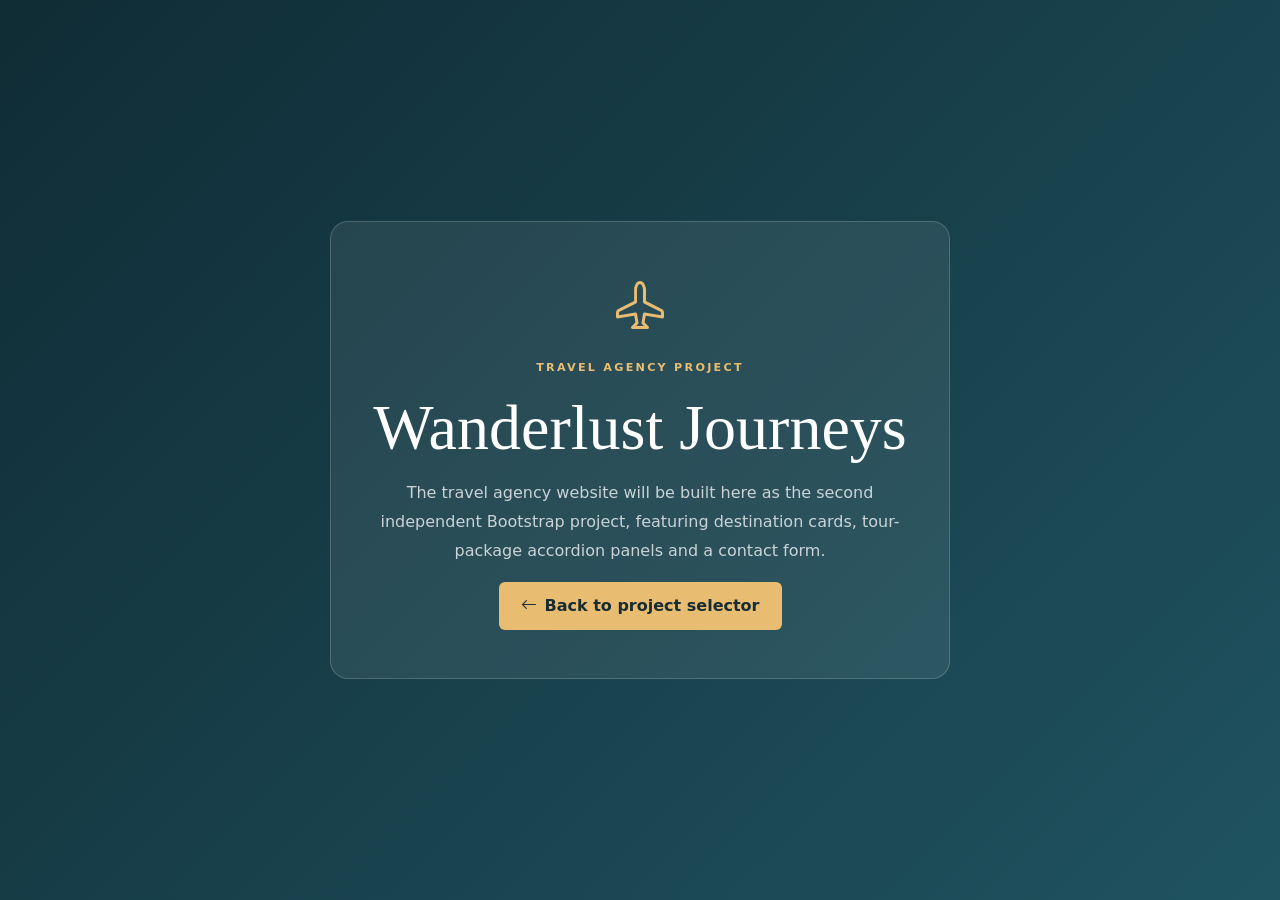
==== travel-agency/index.html @ fe34cda0 "feat: add project hub to navigate restaurant and travel websites" ====
<!DOCTYPE html><html lang="en"><head><meta charset="UTF-8"><meta name="viewport" content="width=device-width, initial-scale=1"><title>Wanderlust Journeys | Travel Agency</title><link href="https://cdn.jsdelivr.net/npm/bootstrap@5.3.3/dist/css/bootstrap.min.css" rel="stylesheet"><link href="https://cdn.jsdelivr.net/npm/bootstrap-icons@1.11.3/font/bootstrap-icons.min.css" rel="stylesheet"><style>body{min-height:100vh;display:grid;place-items:center;background:linear-gradient(135deg,#102c35,#1f5360);font-family:system-ui,sans-serif;color:#fff;padding:24px}.panel{max-width:620px;text-align:center;padding:48px 34px;background:rgba(255,255,255,.08);border:1px solid rgba(255,255,255,.18);border-radius:18px}.icon{font-size:3rem;color:#e8bd72}.eyebrow{letter-spacing:.2em;font-size:.7rem;color:#e8bd72;font-weight:700}h1{font-family:Georgia,serif;font-size:clamp(2.4rem,7vw,4rem);margin:12px 0}p{color:rgba(255,255,255,.75);line-height:1.8}.btn{background:#e8bd72;color:#172d32;border:0;font-weight:700;padding:12px 22px}.btn:hover{background:#f1cf91;color:#172d32}</style></head><body><main class="panel"><i class="bi bi-airplane icon"></i><p class="eyebrow mt-3 mb-1">TRAVEL AGENCY PROJECT</p><h1>Wanderlust Journeys</h1><p>The travel agency website will be built here as the second independent Bootstrap project, featuring destination cards, tour-package accordion panels and a contact form.</p><a class="btn" href="../index.html"><i class="bi bi-arrow-left me-2"></i>Back to project selector</a></main></body></html>
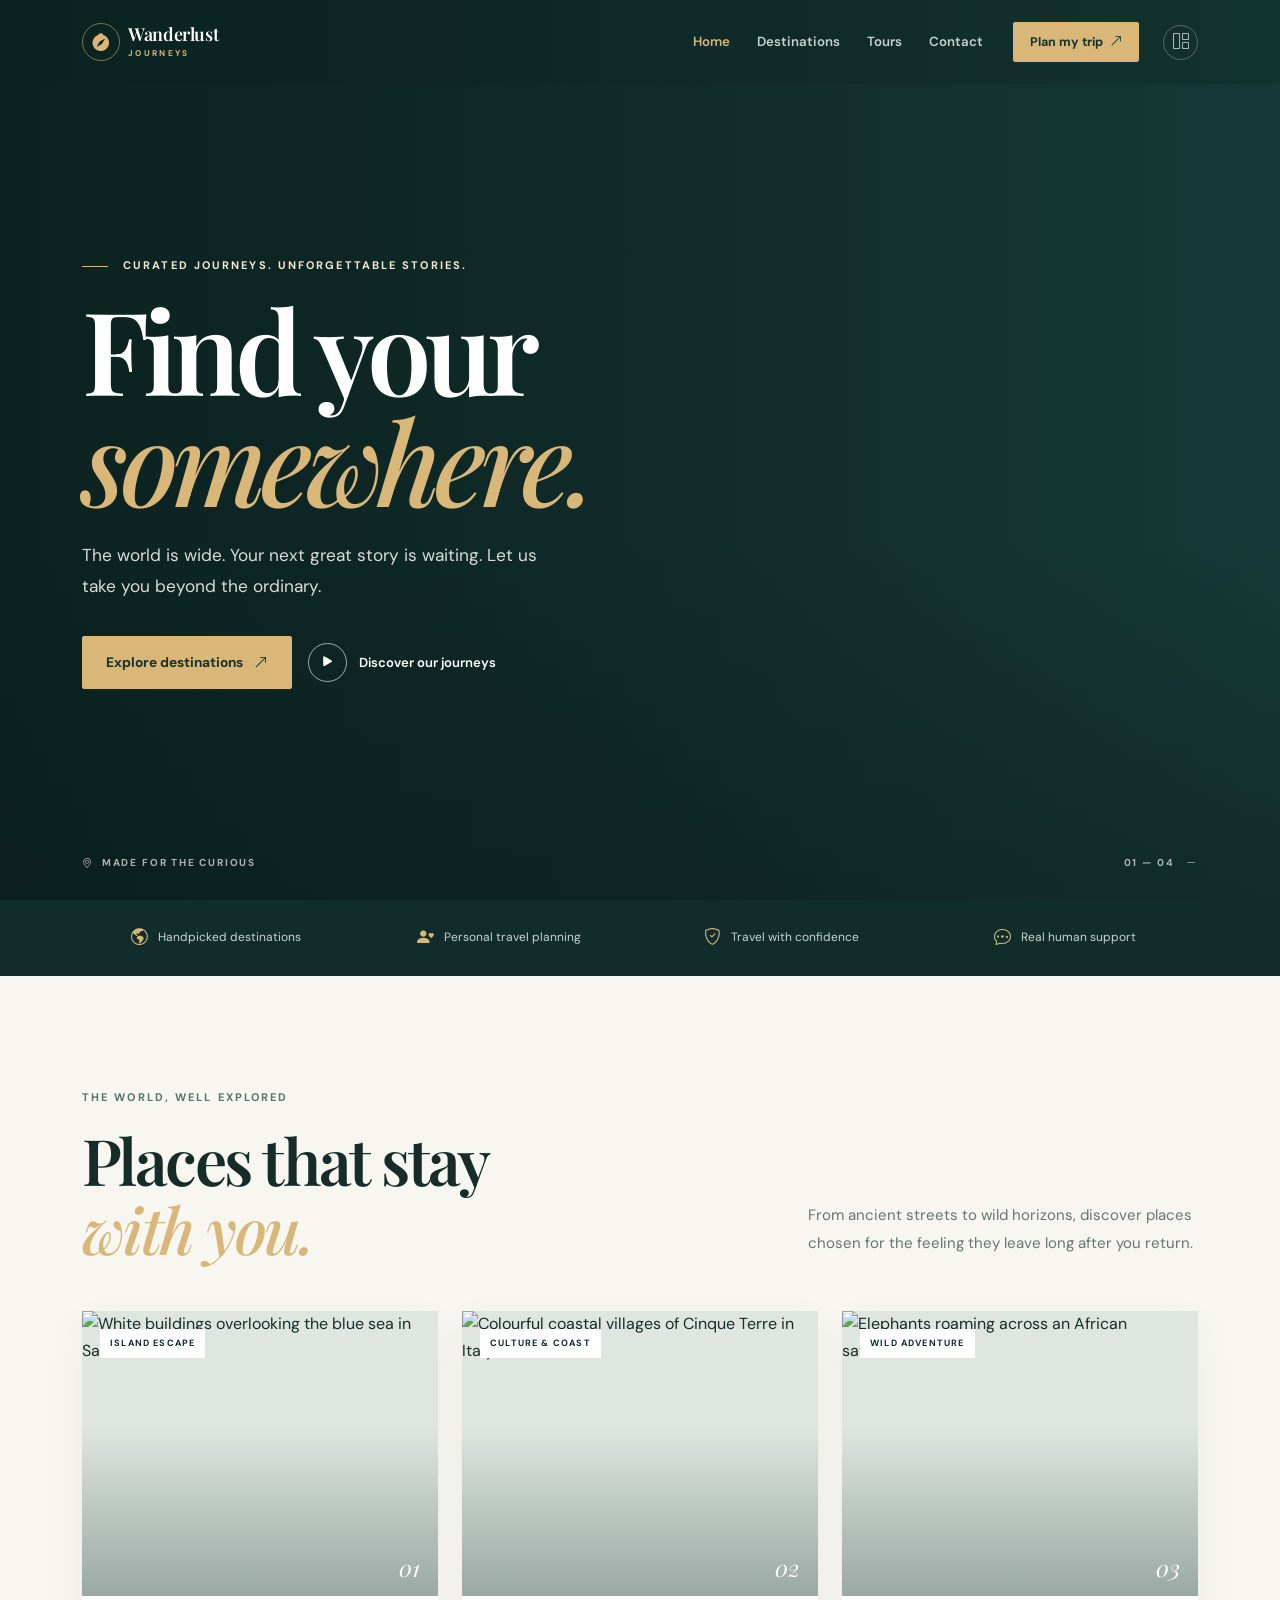
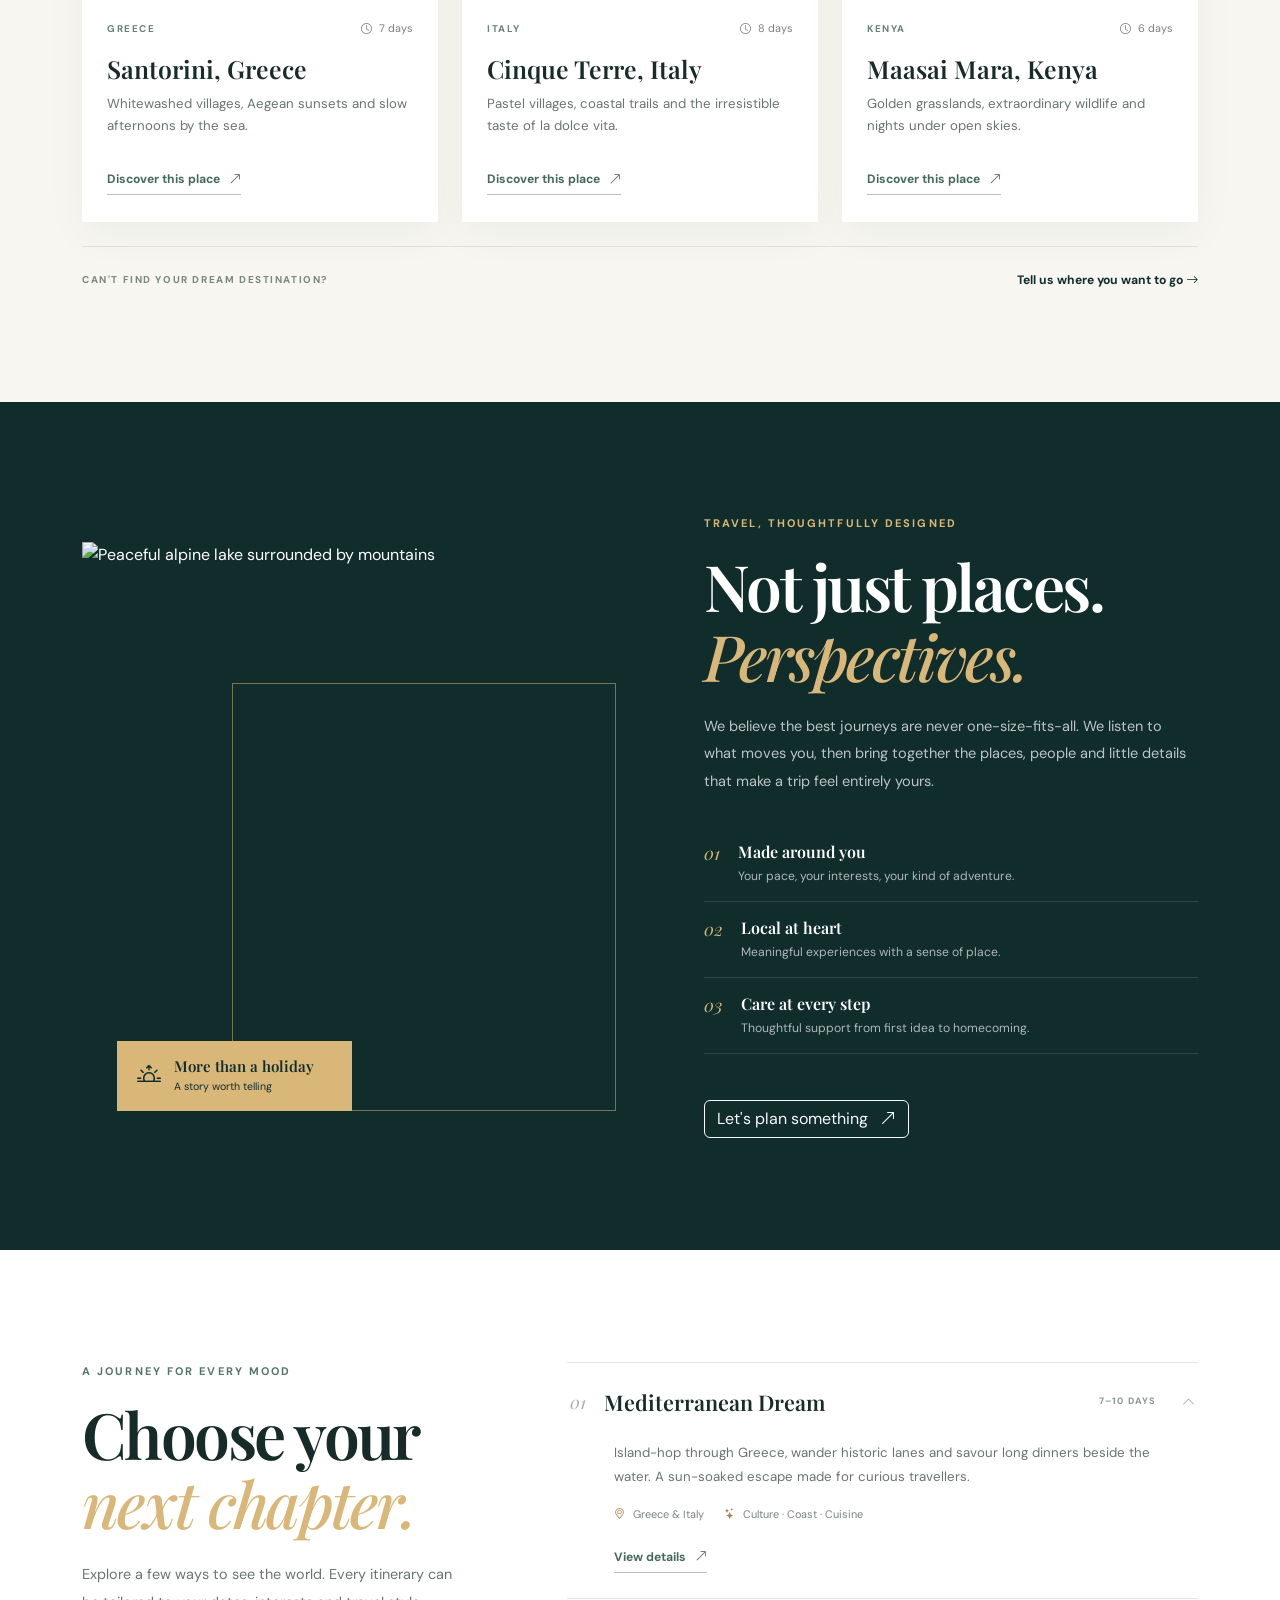
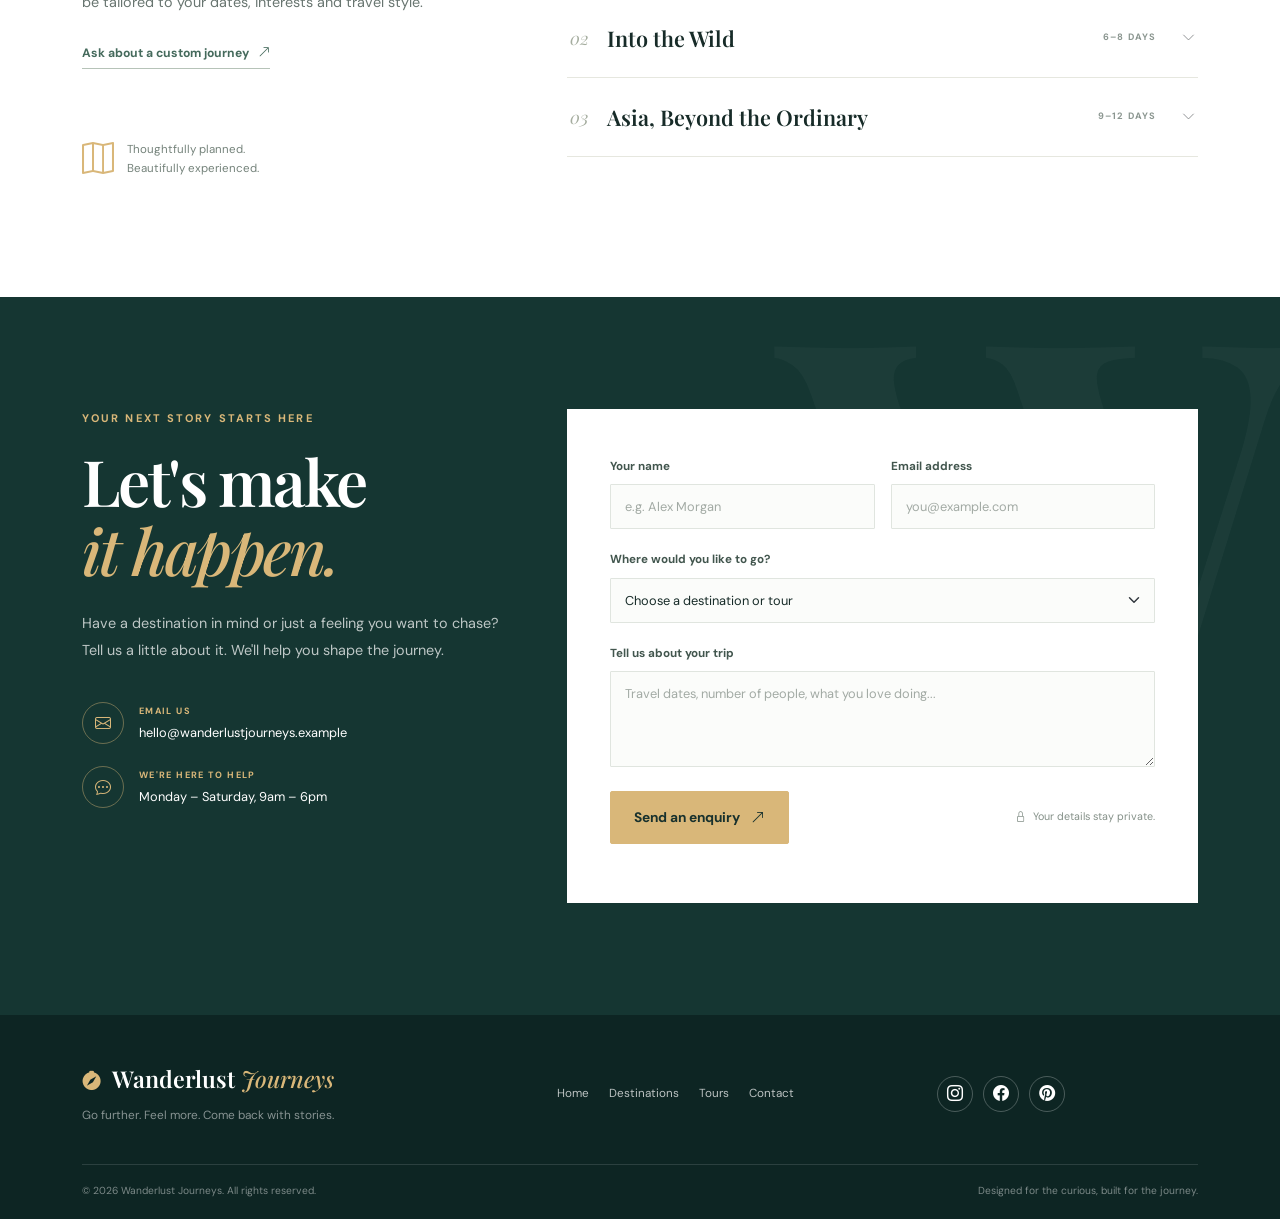
==== commit 7a493f85: "feat: build responsive Wanderlust travel agency website" ====
--- a/travel-agency/index.html
+++ b/travel-agency/index.html
@@ -1 +1,131 @@
-<!DOCTYPE html><html lang="en"><head><meta charset="UTF-8"><meta name="viewport" content="width=device-width, initial-scale=1"><title>Wanderlust Journeys | Travel Agency</title><link href="https://cdn.jsdelivr.net/npm/bootstrap@5.3.3/dist/css/bootstrap.min.css" rel="stylesheet"><link href="https://cdn.jsdelivr.net/npm/bootstrap-icons@1.11.3/font/bootstrap-icons.min.css" rel="stylesheet"><style>body{min-height:100vh;display:grid;place-items:center;background:linear-gradient(135deg,#102c35,#1f5360);font-family:system-ui,sans-serif;color:#fff;padding:24px}.panel{max-width:620px;text-align:center;padding:48px 34px;background:rgba(255,255,255,.08);border:1px solid rgba(255,255,255,.18);border-radius:18px}.icon{font-size:3rem;color:#e8bd72}.eyebrow{letter-spacing:.2em;font-size:.7rem;color:#e8bd72;font-weight:700}h1{font-family:Georgia,serif;font-size:clamp(2.4rem,7vw,4rem);margin:12px 0}p{color:rgba(255,255,255,.75);line-height:1.8}.btn{background:#e8bd72;color:#172d32;border:0;font-weight:700;padding:12px 22px}.btn:hover{background:#f1cf91;color:#172d32}</style></head><body><main class="panel"><i class="bi bi-airplane icon"></i><p class="eyebrow mt-3 mb-1">TRAVEL AGENCY PROJECT</p><h1>Wanderlust Journeys</h1><p>The travel agency website will be built here as the second independent Bootstrap project, featuring destination cards, tour-package accordion panels and a contact form.</p><a class="btn" href="../index.html"><i class="bi bi-arrow-left me-2"></i>Back to project selector</a></main></body></html>+<!doctype html>
+<html lang="en">
+<head>
+  <meta charset="utf-8">
+  <meta name="viewport" content="width=device-width, initial-scale=1">
+  <meta name="description" content="Discover extraordinary destinations and thoughtfully designed journeys with Wanderlust Journeys.">
+  <meta name="theme-color" content="#102b2b">
+  <title>Wanderlust Journeys | Find Your Somewhere</title>
+  <link rel="preconnect" href="https://fonts.googleapis.com">
+  <link rel="preconnect" href="https://fonts.gstatic.com" crossorigin>
+  <link href="https://fonts.googleapis.com/css2?family=DM+Sans:wght@400;500;600;700&family=Playfair+Display:wght@500;600;700&display=swap" rel="stylesheet">
+  <link href="https://cdn.jsdelivr.net/npm/bootstrap@5.3.3/dist/css/bootstrap.min.css" rel="stylesheet">
+  <link href="https://cdn.jsdelivr.net/npm/bootstrap-icons@1.11.3/font/bootstrap-icons.min.css" rel="stylesheet">
+  <link rel="stylesheet" href="css/style.css">
+</head>
+<body data-bs-spy="scroll" data-bs-target="#mainNav" data-bs-offset="100" tabindex="0">
+  <nav id="mainNav" class="navbar navbar-expand-lg navbar-dark fixed-top travel-nav">
+    <div class="container">
+      <a class="navbar-brand d-flex align-items-center gap-2" href="#home" aria-label="Wanderlust Journeys home">
+        <span class="brand-mark"><i class="bi bi-compass-fill"></i></span>
+        <span>Wanderlust <small>JOURNEYS</small></span>
+      </a>
+      <button class="navbar-toggler" type="button" data-bs-toggle="collapse" data-bs-target="#travelNavbar" aria-controls="travelNavbar" aria-expanded="false" aria-label="Toggle navigation">
+        <span class="navbar-toggler-icon"></span>
+      </button>
+      <div class="collapse navbar-collapse" id="travelNavbar">
+        <ul class="navbar-nav ms-auto align-items-lg-center gap-lg-3">
+          <li class="nav-item"><a class="nav-link active" href="#home">Home</a></li>
+          <li class="nav-item"><a class="nav-link" href="#destinations">Destinations</a></li>
+          <li class="nav-item"><a class="nav-link" href="#tours">Tours</a></li>
+          <li class="nav-item"><a class="nav-link" href="#contact">Contact</a></li>
+          <li class="nav-item ms-lg-2"><a class="btn btn-gold nav-cta" href="#contact">Plan my trip <i class="bi bi-arrow-up-right ms-1"></i></a></li>
+          <li class="nav-item ms-lg-2"><a class="hub-return" href="../index.html" aria-label="Back to all projects" title="Back to all projects"><i class="bi bi-grid-1x2"></i></a></li>
+        </ul>
+      </div>
+    </div>
+  </nav>
+
+  <header id="home" class="hero-section">
+    <div class="hero-shade"></div>
+    <div class="container hero-content">
+      <div class="row"><div class="col-lg-8 col-xl-7">
+        <p class="eyebrow hero-eyebrow"><span></span> CURATED JOURNEYS. UNFORGETTABLE STORIES.</p>
+        <h1>Find your<br><em>somewhere.</em></h1>
+        <p class="hero-lead">The world is wide. Your next great story is waiting. Let us take you beyond the ordinary.</p>
+        <div class="d-flex flex-wrap gap-3 align-items-center">
+          <a class="btn btn-gold btn-lg" href="#destinations">Explore destinations <i class="bi bi-arrow-up-right ms-2"></i></a>
+          <a class="hero-play" href="#tours"><span><i class="bi bi-play-fill"></i></span> Discover our journeys</a>
+        </div>
+      </div></div>
+    </div>
+    <div class="hero-bottom container d-none d-md-flex justify-content-between align-items-end">
+      <span><i class="bi bi-geo-alt me-2"></i>MADE FOR THE CURIOUS</span>
+      <span>01 — 04 <i class="bi bi-dash-lg ms-2"></i></span>
+    </div>
+  </header>
+
+  <section class="trust-strip" aria-label="Our travel promise">
+    <div class="container"><div class="row g-3 text-center">
+      <div class="col-6 col-lg-3"><i class="bi bi-globe-americas"></i><span>Handpicked destinations</span></div>
+      <div class="col-6 col-lg-3"><i class="bi bi-person-heart"></i><span>Personal travel planning</span></div>
+      <div class="col-6 col-lg-3"><i class="bi bi-shield-check"></i><span>Travel with confidence</span></div>
+      <div class="col-6 col-lg-3"><i class="bi bi-chat-dots"></i><span>Real human support</span></div>
+    </div></div>
+  </section>
+
+  <main>
+    <section id="destinations" class="section-padding destinations-section">
+      <div class="container">
+        <div class="section-heading row align-items-end gy-3">
+          <div class="col-lg-7"><p class="eyebrow text-green">THE WORLD, WELL EXPLORED</p><h2>Places that stay<br><em>with you.</em></h2></div>
+          <div class="col-lg-5"><p class="section-intro-copy">From ancient streets to wild horizons, discover places chosen for the feeling they leave long after you return.</p></div>
+        </div>
+        <div class="row g-4 destination-grid">
+          <div class="col-md-6 col-lg-4"><article class="destination-card h-100">
+            <div class="destination-image"><img src="https://images.unsplash.com/photo-1533105079780-92b9be482077?auto=format&fit=crop&w=1000&q=85" alt="White buildings overlooking the blue sea in Santorini" loading="lazy"><span class="destination-tag">ISLAND ESCAPE</span><span class="destination-number">01</span></div>
+            <div class="destination-info"><div class="d-flex justify-content-between align-items-center"><span class="destination-country">GREECE</span><span class="trip-length"><i class="bi bi-clock"></i> 7 days</span></div><h3>Santorini, Greece</h3><p>Whitewashed villages, Aegean sunsets and slow afternoons by the sea.</p><a href="#contact" class="text-link" data-destination="Santorini, Greece">Discover this place <i class="bi bi-arrow-up-right"></i></a></div>
+          </article></div>
+          <div class="col-md-6 col-lg-4"><article class="destination-card h-100">
+            <div class="destination-image"><img src="https://images.unsplash.com/photo-1516483638261-f4dbaf036963?auto=format&fit=crop&w=1000&q=85" alt="Colourful coastal villages of Cinque Terre in Italy" loading="lazy"><span class="destination-tag">CULTURE &amp; COAST</span><span class="destination-number">02</span></div>
+            <div class="destination-info"><div class="d-flex justify-content-between align-items-center"><span class="destination-country">ITALY</span><span class="trip-length"><i class="bi bi-clock"></i> 8 days</span></div><h3>Cinque Terre, Italy</h3><p>Pastel villages, coastal trails and the irresistible taste of la dolce vita.</p><a href="#contact" class="text-link" data-destination="Cinque Terre, Italy">Discover this place <i class="bi bi-arrow-up-right"></i></a></div>
+          </article></div>
+          <div class="col-md-6 col-lg-4"><article class="destination-card h-100">
+            <div class="destination-image"><img src="https://images.unsplash.com/photo-1516026672322-bc52d61a55d5?auto=format&fit=crop&w=1000&q=85" alt="Elephants roaming across an African savannah" loading="lazy"><span class="destination-tag">WILD ADVENTURE</span><span class="destination-number">03</span></div>
+            <div class="destination-info"><div class="d-flex justify-content-between align-items-center"><span class="destination-country">KENYA</span><span class="trip-length"><i class="bi bi-clock"></i> 6 days</span></div><h3>Maasai Mara, Kenya</h3><p>Golden grasslands, extraordinary wildlife and nights under open skies.</p><a href="#contact" class="text-link" data-destination="Maasai Mara, Kenya">Discover this place <i class="bi bi-arrow-up-right"></i></a></div>
+          </article></div>
+        </div>
+        <div class="destination-note mt-4"><span>CAN'T FIND YOUR DREAM DESTINATION?</span><a href="#contact">Tell us where you want to go <i class="bi bi-arrow-right"></i></a></div>
+      </div>
+    </section>
+
+    <section class="experience-section">
+      <div class="container"><div class="row align-items-center g-5">
+        <div class="col-lg-6"><div class="experience-photo"><img src="https://images.unsplash.com/photo-1470770841072-f978cf4d019e?auto=format&fit=crop&w=1200&q=85" alt="Peaceful alpine lake surrounded by mountains" loading="lazy"><div class="photo-caption"><i class="bi bi-sunrise"></i><span><strong>More than a holiday</strong><small>A story worth telling</small></span></div></div></div>
+        <div class="col-lg-6 experience-copy"><p class="eyebrow text-gold">TRAVEL, THOUGHTFULLY DESIGNED</p><h2>Not just places.<br><em>Perspectives.</em></h2><p>We believe the best journeys are never one-size-fits-all. We listen to what moves you, then bring together the places, people and little details that make a trip feel entirely yours.</p><div class="experience-points"><div><span>01</span><p><strong>Made around you</strong><small>Your pace, your interests, your kind of adventure.</small></p></div><div><span>02</span><p><strong>Local at heart</strong><small>Meaningful experiences with a sense of place.</small></p></div><div><span>03</span><p><strong>Care at every step</strong><small>Thoughtful support from first idea to homecoming.</small></p></div></div><a href="#contact" class="btn btn-outline-light mt-3">Let's plan something <i class="bi bi-arrow-up-right ms-2"></i></a></div>
+      </div></div>
+    </section>
+
+    <section id="tours" class="section-padding tours-section">
+      <div class="container"><div class="row g-5">
+        <div class="col-lg-5 tours-intro"><p class="eyebrow text-green">A JOURNEY FOR EVERY MOOD</p><h2>Choose your<br><em>next chapter.</em></h2><p>Explore a few ways to see the world. Every itinerary can be tailored to your dates, interests and travel style.</p><a href="#contact" class="text-link">Ask about a custom journey <i class="bi bi-arrow-up-right"></i></a><div class="tour-side-note"><i class="bi bi-map"></i><span>Thoughtfully planned.<br>Beautifully experienced.</span></div></div>
+        <div class="col-lg-7"><div class="accordion tour-accordion" id="tourAccordion">
+          <div class="accordion-item"><h3 class="accordion-header" id="tourOneHeading"><button class="accordion-button" type="button" data-bs-toggle="collapse" data-bs-target="#tourOne" aria-expanded="true" aria-controls="tourOne"><span class="tour-index">01</span><span class="tour-title">Mediterranean Dream</span><span class="tour-duration">7–10 DAYS</span></button></h3><div id="tourOne" class="accordion-collapse collapse show" aria-labelledby="tourOneHeading" data-bs-parent="#tourAccordion"><div class="accordion-body"><p>Island-hop through Greece, wander historic lanes and savour long dinners beside the water. A sun-soaked escape made for curious travellers.</p><div class="tour-meta"><span><i class="bi bi-geo-alt"></i> Greece &amp; Italy</span><span><i class="bi bi-stars"></i> Culture · Coast · Cuisine</span></div><a href="#contact" class="text-link tour-detail" data-tour="Mediterranean Dream">View details <i class="bi bi-arrow-up-right"></i></a></div></div></div>
+          <div class="accordion-item"><h3 class="accordion-header" id="tourTwoHeading"><button class="accordion-button collapsed" type="button" data-bs-toggle="collapse" data-bs-target="#tourTwo" aria-expanded="false" aria-controls="tourTwo"><span class="tour-index">02</span><span class="tour-title">Into the Wild</span><span class="tour-duration">6–8 DAYS</span></button></h3><div id="tourTwo" class="accordion-collapse collapse" aria-labelledby="tourTwoHeading" data-bs-parent="#tourAccordion"><div class="accordion-body"><p>Experience the magic of the African wilderness with guided game drives, remarkable landscapes and stays close to nature.</p><div class="tour-meta"><span><i class="bi bi-geo-alt"></i> Kenya &amp; Tanzania</span><span><i class="bi bi-stars"></i> Safari · Wildlife · Nature</span></div><a href="#contact" class="text-link tour-detail" data-tour="Into the Wild">View details <i class="bi bi-arrow-up-right"></i></a></div></div></div>
+          <div class="accordion-item"><h3 class="accordion-header" id="tourThreeHeading"><button class="accordion-button collapsed" type="button" data-bs-toggle="collapse" data-bs-target="#tourThree" aria-expanded="false" aria-controls="tourThree"><span class="tour-index">03</span><span class="tour-title">Asia, Beyond the Ordinary</span><span class="tour-duration">9–12 DAYS</span></button></h3><div id="tourThree" class="accordion-collapse collapse" aria-labelledby="tourThreeHeading" data-bs-parent="#tourAccordion"><div class="accordion-body"><p>Find calm in ancient temples, discover vibrant markets and balance city energy with quiet moments in nature.</p><div class="tour-meta"><span><i class="bi bi-geo-alt"></i> Japan &amp; Thailand</span><span><i class="bi bi-stars"></i> Heritage · Food · Discovery</span></div><a href="#contact" class="text-link tour-detail" data-tour="Asia, Beyond the Ordinary">View details <i class="bi bi-arrow-up-right"></i></a></div></div></div>
+        </div></div>
+      </div></div>
+    </section>
+
+    <section id="contact" class="contact-section section-padding">
+      <div class="container"><div class="row g-5 align-items-start">
+        <div class="col-lg-5 contact-copy"><p class="eyebrow text-gold">YOUR NEXT STORY STARTS HERE</p><h2>Let's make<br><em>it happen.</em></h2><p>Have a destination in mind or just a feeling you want to chase? Tell us a little about it. We'll help you shape the journey.</p><div class="contact-detail"><i class="bi bi-envelope"></i><span><small>EMAIL US</small>hello@wanderlustjourneys.example</span></div><div class="contact-detail"><i class="bi bi-chat-dots"></i><span><small>WE'RE HERE TO HELP</small>Monday – Saturday, 9am – 6pm</span></div></div>
+        <div class="col-lg-7"><form id="enquiryForm" class="enquiry-form needs-validation" novalidate>
+          <div class="row g-3"><div class="col-md-6"><label for="fullName" class="form-label">Your name</label><input type="text" class="form-control" id="fullName" name="name" placeholder="e.g. Alex Morgan" required><div class="invalid-feedback">Please enter your name.</div></div>
+            <div class="col-md-6"><label for="emailAddress" class="form-label">Email address</label><input type="email" class="form-control" id="emailAddress" name="email" placeholder="you@example.com" required><div class="invalid-feedback">Please enter a valid email address.</div></div>
+            <div class="col-12"><label for="destinationSelect" class="form-label">Where would you like to go?</label><select class="form-select" id="destinationSelect" name="destination" required><option value="" selected disabled>Choose a destination or tour</option><option>Santorini, Greece</option><option>Cinque Terre, Italy</option><option>Maasai Mara, Kenya</option><option>Mediterranean Dream</option><option>Into the Wild</option><option>Asia, Beyond the Ordinary</option><option>Somewhere else — surprise me</option></select><div class="invalid-feedback">Please choose an option.</div></div>
+            <div class="col-12"><label for="travelMessage" class="form-label">Tell us about your trip</label><textarea class="form-control" id="travelMessage" name="message" rows="4" placeholder="Travel dates, number of people, what you love doing..." required></textarea><div class="invalid-feedback">Please tell us a little about your plans.</div></div>
+            <div class="col-12 d-flex flex-column flex-sm-row align-items-sm-center justify-content-between gap-3 mt-4"><button type="submit" class="btn btn-gold btn-lg">Send an enquiry <i class="bi bi-arrow-up-right ms-2"></i></button><small class="form-note"><i class="bi bi-lock me-1"></i> Your details stay private.</small></div>
+            <div class="col-12"><div id="formFeedback" class="alert alert-success d-none mb-0" role="status">Thanks for reaching out! This demo form is ready for a booking-service integration.</div></div>
+          </div>
+        </form></div>
+      </div></div>
+    </section>
+  </main>
+
+  <footer class="site-footer"><div class="container"><div class="row gy-4 align-items-center"><div class="col-lg-5"><a class="footer-brand" href="#home"><i class="bi bi-compass-fill"></i> Wanderlust <em>Journeys</em></a><p>Go further. Feel more. Come back with stories.</p></div><div class="col-lg-4"><div class="footer-links"><a href="#home">Home</a><a href="#destinations">Destinations</a><a href="#tours">Tours</a><a href="#contact">Contact</a></div></div><div class="col-lg-3"><div class="social-links"><a href="https://www.instagram.com/" aria-label="Instagram"><i class="bi bi-instagram"></i></a><a href="https://www.facebook.com/" aria-label="Facebook"><i class="bi bi-facebook"></i></a><a href="https://www.pinterest.com/" aria-label="Pinterest"><i class="bi bi-pinterest"></i></a></div></div></div><div class="footer-bottom d-flex flex-column flex-md-row justify-content-between gap-2"><span>© <span id="currentYear">2026</span> Wanderlust Journeys. All rights reserved.</span><span>Designed for the curious, built for the journey.</span></div></div></footer>
+
+  <script src="https://cdn.jsdelivr.net/npm/bootstrap@5.3.3/dist/js/bootstrap.bundle.min.js"></script>
+  <script src="js/script.js"></script>
+</body>
+</html>
--- a/travel-agency/css/style.css
+++ b/travel-agency/css/style.css
@@ -0,0 +1,21 @@
+:root{--forest:#102d2b;--forest-2:#183c38;--gold:#d9b779;--gold-light:#ead5ad;--ink:#172b28;--muted:#687570;--cream:#f7f6f1;--line:#e6e7df;--serif:'Playfair Display',Georgia,serif;--sans:'DM Sans',Arial,sans-serif}
+*{box-sizing:border-box}html{scroll-behavior:smooth;scroll-padding-top:86px}body{font-family:var(--sans);color:var(--ink);background:#fff;line-height:1.65}a{text-decoration:none}.section-padding{padding:112px 0}.eyebrow{font-size:.69rem;letter-spacing:.19em;font-weight:700;margin-bottom:19px}.eyebrow span{display:inline-block;width:26px;height:1px;background:var(--gold);vertical-align:middle;margin-right:10px}.text-green{color:#57746a}.text-gold{color:var(--gold)}h1,h2,h3,p{margin-top:0}h2{font:600 clamp(2.7rem,5vw,4.35rem)/1.08 var(--serif);letter-spacing:-.04em}h2 em,h1 em{font-weight:500;color:var(--gold);font-style:italic}
+/* Navigation */
+.travel-nav{padding:18px 0;background:rgba(13,37,35,.28);transition:background .25s,padding .25s;z-index:1030}.travel-nav.nav-scrolled{background:rgba(13,37,35,.97);padding:11px 0;box-shadow:0 8px 30px #081d1b2b}.navbar-brand{font:600 1.12rem var(--serif);letter-spacing:-.02em;color:#fff!important;line-height:1.05}.navbar-brand small{display:block;font:700 .52rem var(--sans);letter-spacing:.28em;color:var(--gold);margin-top:5px}.brand-mark{width:38px;height:38px;border:1px solid #d9b7798a;border-radius:50%;display:grid;place-items:center;color:var(--gold);font-size:1.1rem}.travel-nav .nav-link{font-size:.83rem;font-weight:600;color:#ffffffc7!important;padding:.6rem .35rem!important}.travel-nav .nav-link:hover,.travel-nav .nav-link.active{color:var(--gold)!important}.btn-gold{background:var(--gold);border:1px solid var(--gold);color:#18312d;font-weight:700;border-radius:2px;padding:12px 22px;transition:all .2s}.btn-gold:hover,.btn-gold:focus{background:var(--gold-light);border-color:var(--gold-light);color:#18312d;transform:translateY(-2px)}.nav-cta{font-size:.78rem;padding:10px 16px}.hub-return{display:grid;place-items:center;color:#ffffffa8;border:1px solid #ffffff45;width:35px;height:35px;border-radius:50%;transition:.2s}.hub-return:hover{color:var(--gold);border-color:var(--gold)}
+/* Hero */
+.hero-section{min-height:760px;height:min(900px,100svh);position:relative;display:flex;align-items:center;color:#fff;background:#183b38 url('https://images.unsplash.com/photo-1476514525535-07fb3b4ae5f1?auto=format&fit=crop&w=2200&q=90') center 48%/cover no-repeat}.hero-shade{position:absolute;inset:0;background:linear-gradient(90deg,rgba(8,28,27,.82) 0%,rgba(8,28,27,.53) 48%,rgba(8,28,27,.08) 100%),linear-gradient(0deg,rgba(8,28,27,.4),transparent 40%)}.hero-content{position:relative;z-index:1;padding-top:45px}.hero-eyebrow{color:#f4e9d3}.hero-section h1{font:600 clamp(4.2rem,9vw,7.8rem)/.96 var(--serif);letter-spacing:-.055em;margin:0 0 26px}.hero-lead{font-size:1.08rem;line-height:1.8;color:#ffffffd6;max-width:490px;margin-bottom:34px}.btn-lg{font-size:.86rem;padding:15px 23px}.hero-play{display:inline-flex;align-items:center;gap:12px;color:#fff;font-size:.82rem;font-weight:600}.hero-play>span{width:39px;height:39px;border:1px solid #ffffff9c;border-radius:50%;display:grid;place-items:center;font-size:1.1rem;transition:.2s}.hero-play:hover>span{background:var(--gold);border-color:var(--gold);color:var(--forest)}.hero-bottom{position:absolute;bottom:28px;left:50%;transform:translateX(-50%);font-size:.63rem;letter-spacing:.18em;color:#ffffffa8;font-weight:700}
+/* Trust strip */
+.trust-strip{background:var(--forest);color:#fff;padding:24px 0}.trust-strip .row>div{display:flex;align-items:center;justify-content:center;gap:10px;font-size:.75rem;color:#ffffffc9}.trust-strip i{color:var(--gold);font-size:1.05rem}
+/* Destinations */
+.destinations-section{background:var(--cream)}.section-heading{margin-bottom:48px}.section-heading h2{margin-bottom:0}.section-intro-copy{max-width:390px;margin:0 0 5px auto;color:var(--muted);font-size:.94rem;line-height:1.85}.destination-card{background:#fff;box-shadow:0 12px 40px #172b280b;transition:transform .25s,box-shadow .25s}.destination-card:hover{transform:translateY(-7px);box-shadow:0 20px 45px #172b2818}.destination-image{height:285px;position:relative;overflow:hidden;background:#dfe6e0}.destination-image:after{content:'';position:absolute;inset:40% 0 0;background:linear-gradient(transparent,#102d2b55)}.destination-image img{width:100%;height:100%;object-fit:cover;transition:transform .6s}.destination-card:hover .destination-image img{transform:scale(1.055)}.destination-tag{position:absolute;top:18px;left:18px;z-index:1;background:#fff;padding:7px 10px;font-size:.57rem;letter-spacing:.13em;font-weight:700;color:var(--forest)}.destination-number{position:absolute;right:18px;bottom:13px;z-index:1;color:#fff;font:italic 1.45rem var(--serif)}.destination-info{padding:24px 25px 27px}.destination-country{font-size:.61rem;letter-spacing:.16em;font-weight:700;color:#688176}.trip-length{font-size:.68rem;color:#78827d}.trip-length i{margin-right:4px}.destination-info h3{font:600 1.55rem var(--serif);margin:14px 0 8px}.destination-info p{font-size:.83rem;color:var(--muted);min-height:54px;margin-bottom:18px}.text-link{font-size:.76rem;font-weight:700;color:#456a5c;display:inline-flex;align-items:center;gap:9px;border-bottom:1px solid #b6c3b8;padding-bottom:5px;transition:color .2s,gap .2s}.text-link:hover{color:#a27a3f;gap:14px}.destination-note{display:flex;justify-content:space-between;align-items:center;gap:20px;padding-top:23px;border-top:1px solid #dfe2d9}.destination-note span{font-size:.62rem;letter-spacing:.16em;font-weight:700;color:#79857f}.destination-note a{font-size:.76rem;font-weight:700;color:var(--forest)}
+/* Experience */
+.experience-section{background:var(--forest);color:#fff;padding:112px 0}.experience-photo{height:570px;position:relative;padding:0 35px 35px 0}.experience-photo:before{content:'';position:absolute;right:0;bottom:0;width:72%;height:75%;border:1px solid #d9b77985}.experience-photo>img{position:relative;width:100%;height:100%;object-fit:cover}.photo-caption{position:absolute;bottom:0;left:35px;background:var(--gold);color:var(--forest);display:flex;align-items:center;gap:13px;padding:15px 20px;min-width:235px}.photo-caption>i{font-size:1.5rem}.photo-caption strong,.photo-caption small{display:block}.photo-caption strong{font:600 .94rem var(--serif)}.photo-caption small{font-size:.66rem;margin-top:2px}.experience-copy{padding-left:clamp(20px,5vw,80px)}.experience-copy h2{margin-bottom:23px}.experience-copy>p:not(.eyebrow){color:#ffffffb8;font-size:.91rem;line-height:1.9;max-width:490px}.experience-points{margin:30px 0}.experience-points>div{display:flex;gap:18px;padding:15px 0;border-bottom:1px solid #ffffff20}.experience-points>div>span{font:italic 1.1rem var(--serif);color:var(--gold)}.experience-points p{margin:0}.experience-points strong,.experience-points small{display:block}.experience-points strong{font:600 1rem var(--serif);margin-bottom:4px}.experience-points small{font-size:.76rem;color:#ffffffa8}
+/* Tours accordion */
+.tours-section{background:#fff}.tours-intro{position:relative}.tours-intro h2{margin-bottom:24px}.tours-intro>p:not(.eyebrow){color:var(--muted);font-size:.9rem;line-height:1.9;max-width:390px;margin-bottom:23px}.tour-side-note{display:flex;align-items:center;gap:13px;margin-top:65px;color:#75837b;font-size:.72rem;line-height:1.6}.tour-side-note i{font-size:2rem;color:var(--gold)}.tour-accordion{border-top:1px solid var(--line)}.tour-accordion .accordion-item{border:0;border-bottom:1px solid var(--line);border-radius:0!important}.tour-accordion .accordion-button{padding:25px 3px;background:#fff;box-shadow:none;color:var(--ink);display:flex;gap:18px}.tour-accordion .accordion-button:after{width:13px;height:13px;background-size:13px;opacity:.6}.tour-index{font:italic 1.1rem var(--serif);color:#a5ad9f}.tour-title{font:600 clamp(1rem,2.5vw,1.35rem) var(--serif);flex:1}.tour-duration{font-size:.58rem;letter-spacing:.12em;font-weight:700;color:#8b9690;margin-right:8px}.tour-accordion .accordion-body{padding:0 35px 25px 47px}.tour-accordion .accordion-body>p{color:var(--muted);font-size:.83rem;line-height:1.85;max-width:560px}.tour-meta{display:flex;flex-wrap:wrap;gap:20px;margin:15px 0 19px;color:#77847d;font-size:.68rem}.tour-meta i{color:#a7834e;margin-right:5px}
+/* Contact */
+.contact-section{background:#153632;color:#fff;position:relative;overflow:hidden}.contact-section:after{content:'W';position:absolute;right:-30px;top:-160px;font:600 35rem var(--serif);color:#ffffff08;pointer-events:none}.contact-copy,.enquiry-form{position:relative;z-index:1}.contact-copy h2{margin-bottom:25px}.contact-copy>p:not(.eyebrow){color:#ffffffb8;max-width:420px;font-size:.9rem;line-height:1.9;margin-bottom:38px}.contact-detail{display:flex;align-items:center;gap:15px;margin:22px 0;color:#fff}.contact-detail>i{width:42px;height:42px;border:1px solid #d9b77970;border-radius:50%;display:grid;place-items:center;color:var(--gold)}.contact-detail small,.contact-detail span{display:block}.contact-detail small{font-size:.57rem;letter-spacing:.15em;color:var(--gold);font-weight:700;margin-bottom:3px}.contact-detail span{font-size:.8rem}.enquiry-form{background:#fff;color:var(--ink);padding:clamp(24px,4vw,43px)}.enquiry-form .form-label{font-size:.73rem;font-weight:700;color:#42564e;margin-bottom:8px}.enquiry-form .form-control,.enquiry-form .form-select{border:1px solid #e0e5df;border-radius:1px;padding:13px 14px;font:400 .8rem var(--sans);color:var(--ink);background-color:#fbfcfa}.enquiry-form .form-control:focus,.enquiry-form .form-select:focus{border-color:#a5b9aa;box-shadow:0 0 0 .2rem #a5b9aa35;background:#fff}.enquiry-form textarea{resize:vertical}.enquiry-form .form-control::placeholder{color:#a2aaa4}.form-note{font-size:.67rem;color:#849088}
+/* Footer */
+.site-footer{background:#0d2523;color:#fff;padding:48px 0 20px}.footer-brand{font:600 1.45rem var(--serif);color:#fff}.footer-brand i{color:var(--gold);font-size:1.2rem;margin-right:6px}.footer-brand em{color:var(--gold);font-weight:500}.site-footer p{font-size:.74rem;color:#ffffff80;margin:10px 0 0}.footer-links{display:flex;flex-wrap:wrap;gap:20px}.footer-links a{font-size:.73rem;color:#ffffffb8}.footer-links a:hover{color:var(--gold)}.social-links{display:flex;justify-content-lg:flex-end;gap:10px}.social-links a{width:36px;height:36px;border:1px solid #ffffff40;border-radius:50%;display:grid;place-items:center;color:#fff;transition:.2s}.social-links a:hover{background:var(--gold);border-color:var(--gold);color:var(--forest)}.footer-bottom{border-top:1px solid #ffffff20;margin-top:38px;padding-top:18px;color:#ffffff75;font-size:.64rem}
+@media(max-width:991.98px){.travel-nav{background:rgba(13,37,35,.97);padding:12px 0}.travel-nav .navbar-collapse{padding:16px 0 8px}.travel-nav .nav-link{padding:.55rem 0!important}.nav-cta{display:inline-block;margin-top:8px}.hub-return{margin-top:12px}.hero-section{min-height:690px;height:88svh}.section-padding,.experience-section{padding:85px 0}.experience-copy{padding-left:12px}.experience-photo{height:480px}.tour-side-note{margin-top:35px}.social-links{justify-content:flex-start}}
+@media(max-width:767.98px){.hero-section{min-height:690px;height:82svh;background-position:57% center}.hero-shade{background:linear-gradient(90deg,rgba(8,28,27,.78),rgba(8,28,27,.3)),linear-gradient(0deg,rgba(8,28,27,.4),transparent 60%)}.hero-section h1{font-size:clamp(4rem,17vw,6rem)}.hero-lead{font-size:.96rem;max-width:400px}.trust-strip{padding:20px 0}.trust-strip .row>div{justify-content:flex-start;padding-left:8%}.section-padding,.experience-section{padding:75px 0}.section-heading{margin-bottom:32px}.section-intro-copy{margin:18px 0 0}.destination-image{height:300px}.destination-note{align-items:flex-start;flex-direction:column}.experience-photo{height:430px;padding:0 22px 25px 0}.photo-caption{left:22px;min-width:215px}.experience-copy{padding:12px 0 0}.tour-side-note{margin-top:30px}.tour-accordion .accordion-button{gap:12px;padding:21px 0}.tour-duration{font-size:.51rem}.tour-accordion .accordion-body{padding-left:32px}.contact-section:after{font-size:24rem;top:-70px}.enquiry-form{margin-top:0}.footer-links{gap:15px}.footer-bottom{margin-top:28px}}
+@media(max-width:420px){.hero-section h1{font-size:3.8rem}.hero-content .btn{width:100%}.hero-play{margin-top:5px}.trust-strip .row>div{font-size:.68rem;gap:7px}.destination-image{height:255px}.tour-duration{display:none}.enquiry-form{padding:23px 18px}}
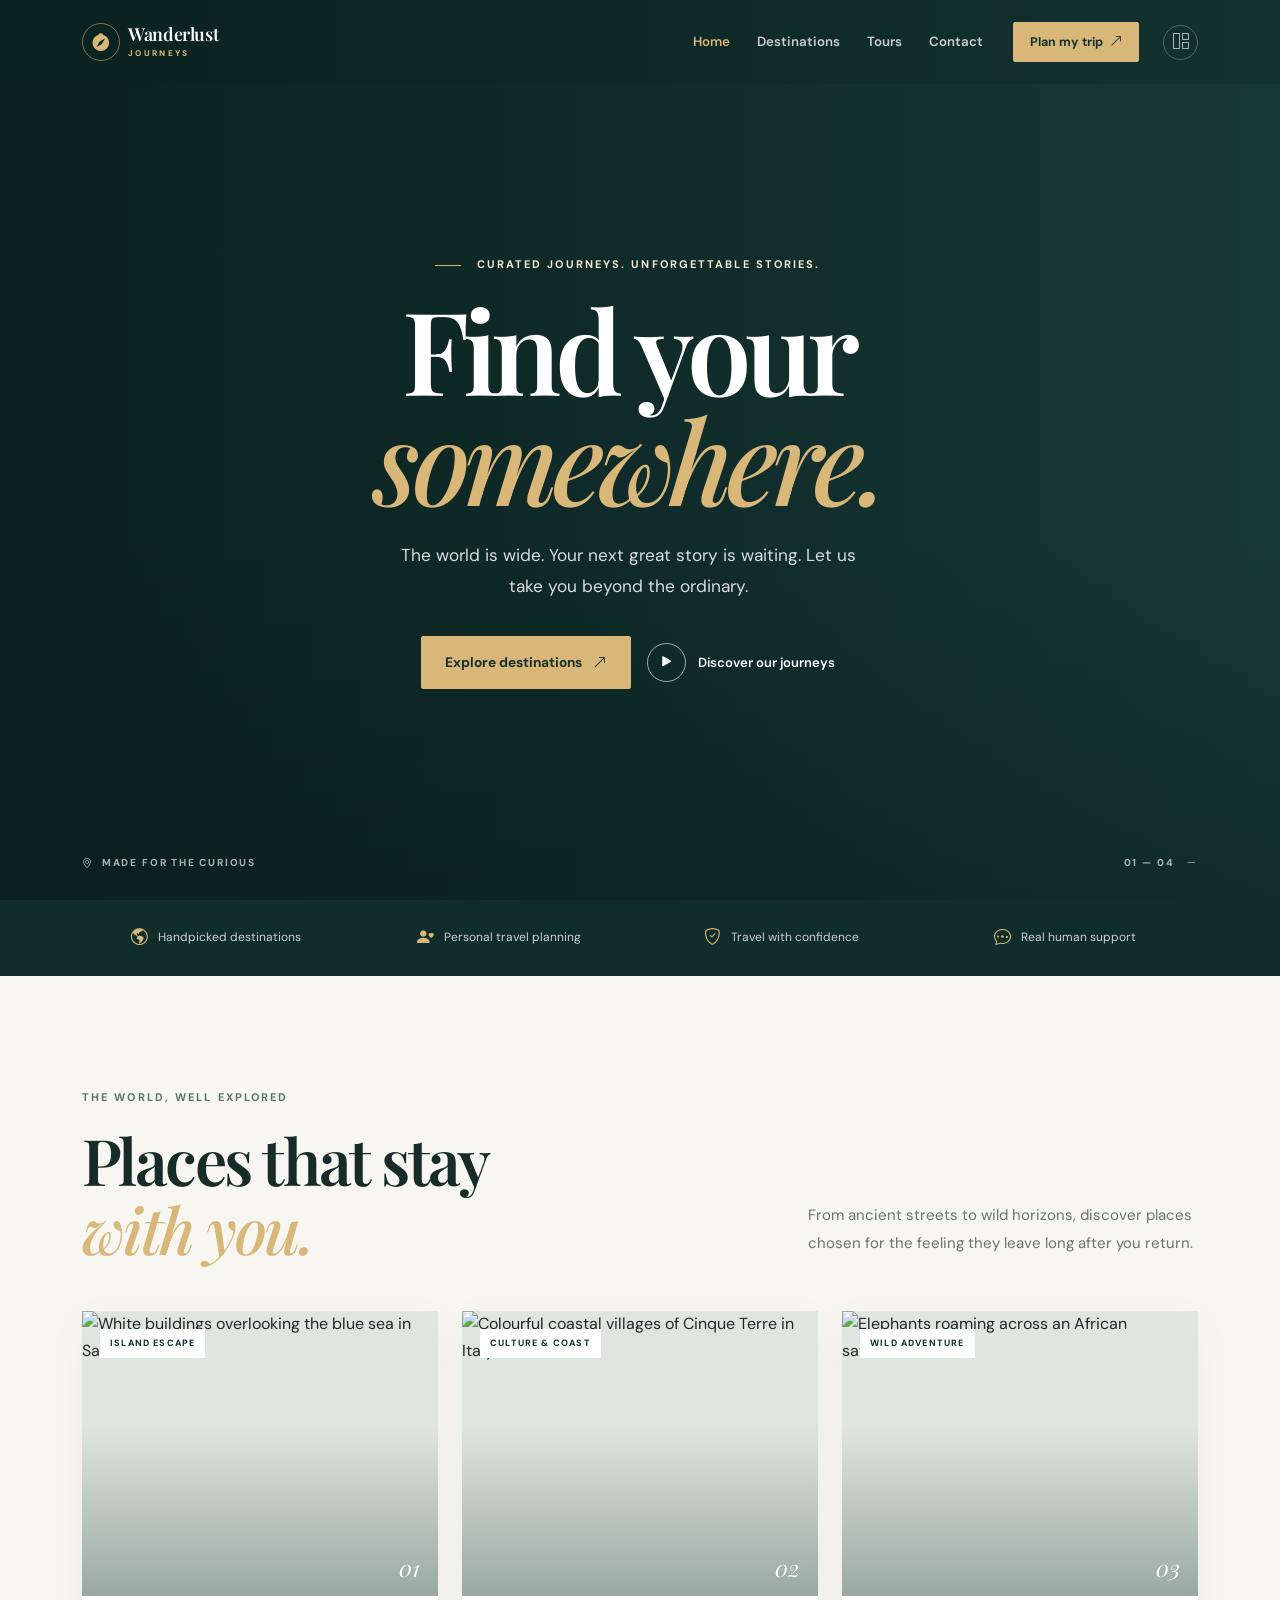
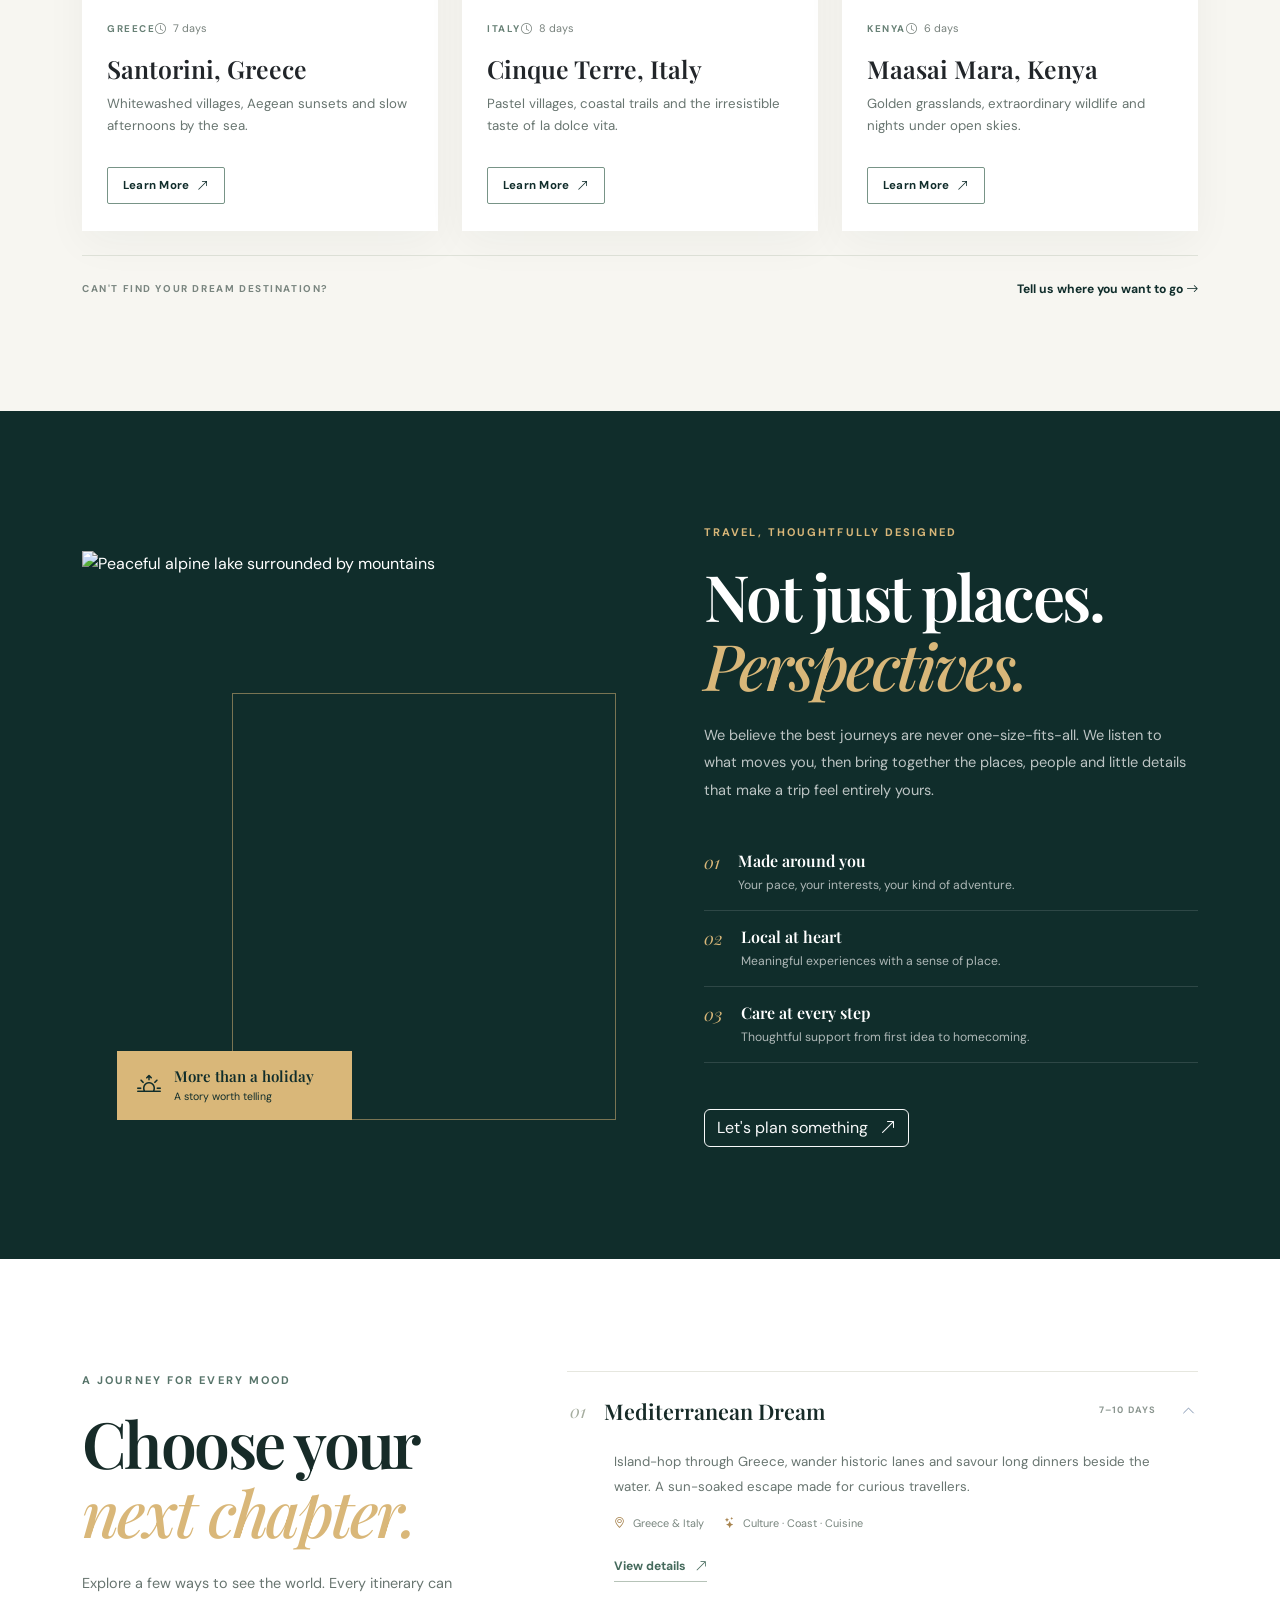
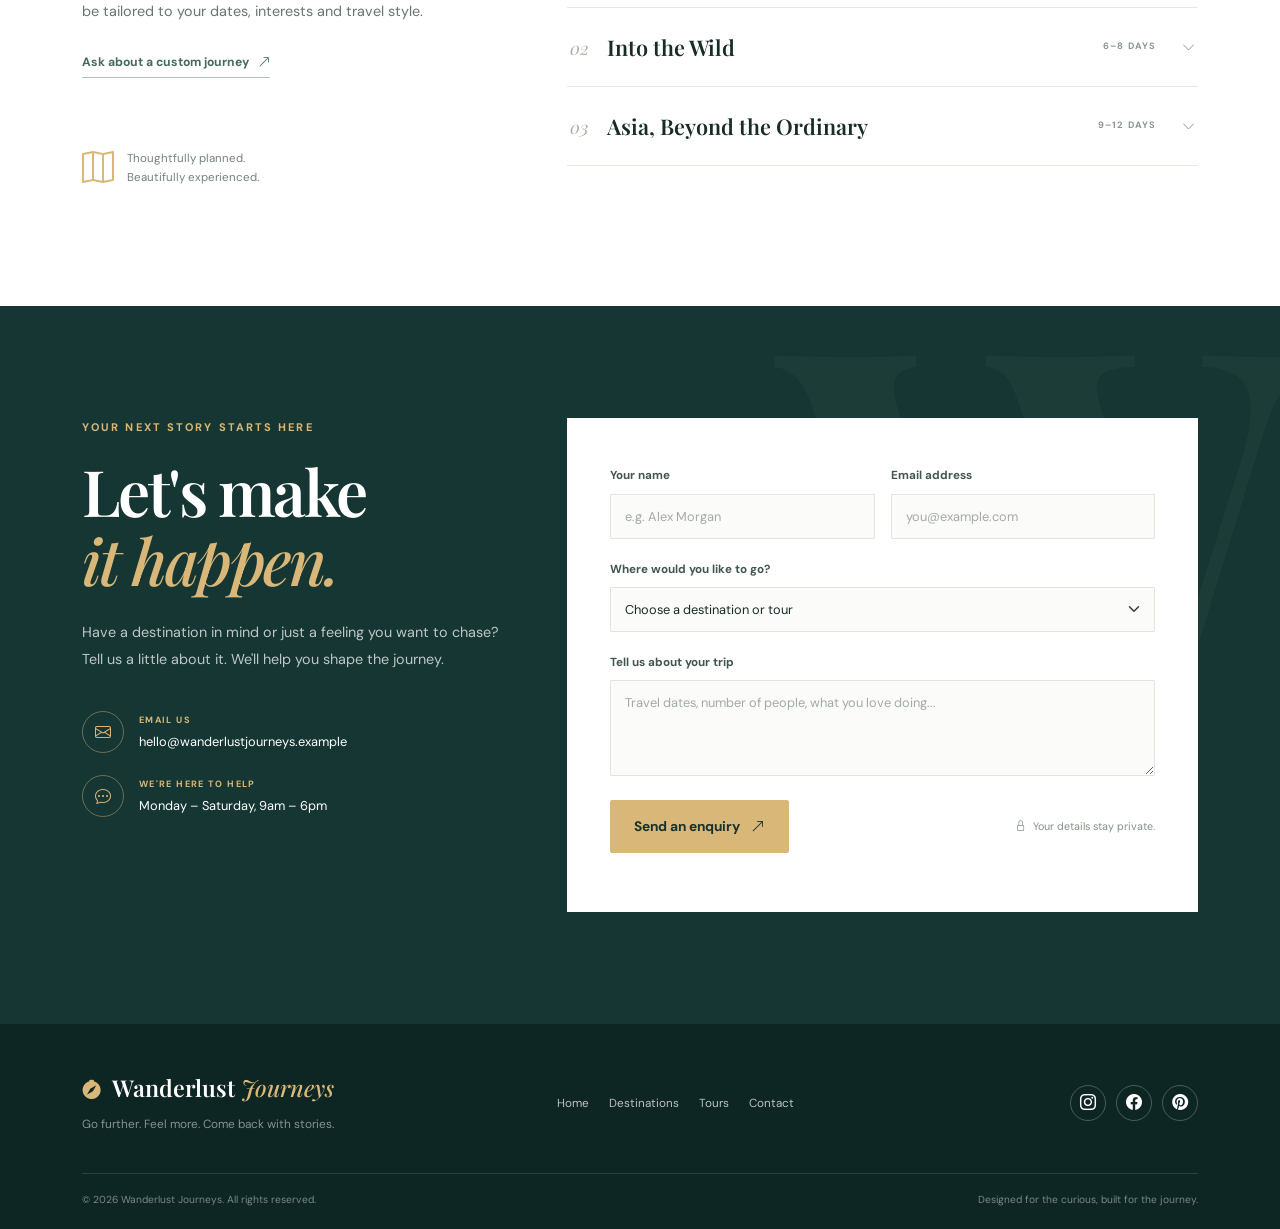
==== commit 34e71c37: "fix: align travel agency with Bootstrap checkpoint" ====
--- a/travel-agency/index.html
+++ b/travel-agency/index.html
@@ -39,11 +39,11 @@
   <header id="home" class="hero-section">
     <div class="hero-shade"></div>
     <div class="container hero-content">
-      <div class="row"><div class="col-lg-8 col-xl-7">
+      <div class="row justify-content-center"><div class="col-lg-8 col-xl-7 text-center">
         <p class="eyebrow hero-eyebrow"><span></span> CURATED JOURNEYS. UNFORGETTABLE STORIES.</p>
         <h1>Find your<br><em>somewhere.</em></h1>
-        <p class="hero-lead">The world is wide. Your next great story is waiting. Let us take you beyond the ordinary.</p>
-        <div class="d-flex flex-wrap gap-3 align-items-center">
+        <p class="hero-lead mx-auto">The world is wide. Your next great story is waiting. Let us take you beyond the ordinary.</p>
+        <div class="hero-actions d-flex flex-wrap gap-3 align-items-center justify-content-center">
           <a class="btn btn-gold btn-lg" href="#destinations">Explore destinations <i class="bi bi-arrow-up-right ms-2"></i></a>
           <a class="hero-play" href="#tours"><span><i class="bi bi-play-fill"></i></span> Discover our journeys</a>
         </div>
@@ -72,17 +72,17 @@
           <div class="col-lg-5"><p class="section-intro-copy">From ancient streets to wild horizons, discover places chosen for the feeling they leave long after you return.</p></div>
         </div>
         <div class="row g-4 destination-grid">
-          <div class="col-md-6 col-lg-4"><article class="destination-card h-100">
+          <div class="col-md-6 col-lg-4"><article class="card destination-card h-100">
             <div class="destination-image"><img src="https://images.unsplash.com/photo-1533105079780-92b9be482077?auto=format&fit=crop&w=1000&q=85" alt="White buildings overlooking the blue sea in Santorini" loading="lazy"><span class="destination-tag">ISLAND ESCAPE</span><span class="destination-number">01</span></div>
-            <div class="destination-info"><div class="d-flex justify-content-between align-items-center"><span class="destination-country">GREECE</span><span class="trip-length"><i class="bi bi-clock"></i> 7 days</span></div><h3>Santorini, Greece</h3><p>Whitewashed villages, Aegean sunsets and slow afternoons by the sea.</p><a href="#contact" class="text-link" data-destination="Santorini, Greece">Discover this place <i class="bi bi-arrow-up-right"></i></a></div>
+            <div class="card-body destination-info"><div class="d-flex justify-content-between align-items-center"><span class="destination-country">GREECE</span><span class="trip-length"><i class="bi bi-clock"></i> 7 days</span></div><h3>Santorini, Greece</h3><p>Whitewashed villages, Aegean sunsets and slow afternoons by the sea.</p><a href="#contact" class="btn btn-outline-success destination-learn-more" data-destination="Santorini, Greece">Learn More <i class="bi bi-arrow-up-right ms-1"></i></a></div>
           </article></div>
-          <div class="col-md-6 col-lg-4"><article class="destination-card h-100">
+          <div class="col-md-6 col-lg-4"><article class="card destination-card h-100">
             <div class="destination-image"><img src="https://images.unsplash.com/photo-1516483638261-f4dbaf036963?auto=format&fit=crop&w=1000&q=85" alt="Colourful coastal villages of Cinque Terre in Italy" loading="lazy"><span class="destination-tag">CULTURE &amp; COAST</span><span class="destination-number">02</span></div>
-            <div class="destination-info"><div class="d-flex justify-content-between align-items-center"><span class="destination-country">ITALY</span><span class="trip-length"><i class="bi bi-clock"></i> 8 days</span></div><h3>Cinque Terre, Italy</h3><p>Pastel villages, coastal trails and the irresistible taste of la dolce vita.</p><a href="#contact" class="text-link" data-destination="Cinque Terre, Italy">Discover this place <i class="bi bi-arrow-up-right"></i></a></div>
+            <div class="card-body destination-info"><div class="d-flex justify-content-between align-items-center"><span class="destination-country">ITALY</span><span class="trip-length"><i class="bi bi-clock"></i> 8 days</span></div><h3>Cinque Terre, Italy</h3><p>Pastel villages, coastal trails and the irresistible taste of la dolce vita.</p><a href="#contact" class="btn btn-outline-success destination-learn-more" data-destination="Cinque Terre, Italy">Learn More <i class="bi bi-arrow-up-right ms-1"></i></a></div>
           </article></div>
-          <div class="col-md-6 col-lg-4"><article class="destination-card h-100">
+          <div class="col-md-6 col-lg-4"><article class="card destination-card h-100">
             <div class="destination-image"><img src="https://images.unsplash.com/photo-1516026672322-bc52d61a55d5?auto=format&fit=crop&w=1000&q=85" alt="Elephants roaming across an African savannah" loading="lazy"><span class="destination-tag">WILD ADVENTURE</span><span class="destination-number">03</span></div>
-            <div class="destination-info"><div class="d-flex justify-content-between align-items-center"><span class="destination-country">KENYA</span><span class="trip-length"><i class="bi bi-clock"></i> 6 days</span></div><h3>Maasai Mara, Kenya</h3><p>Golden grasslands, extraordinary wildlife and nights under open skies.</p><a href="#contact" class="text-link" data-destination="Maasai Mara, Kenya">Discover this place <i class="bi bi-arrow-up-right"></i></a></div>
+            <div class="card-body destination-info"><div class="d-flex justify-content-between align-items-center"><span class="destination-country">KENYA</span><span class="trip-length"><i class="bi bi-clock"></i> 6 days</span></div><h3>Maasai Mara, Kenya</h3><p>Golden grasslands, extraordinary wildlife and nights under open skies.</p><a href="#contact" class="btn btn-outline-success destination-learn-more" data-destination="Maasai Mara, Kenya">Learn More <i class="bi bi-arrow-up-right ms-1"></i></a></div>
           </article></div>
         </div>
         <div class="destination-note mt-4"><span>CAN'T FIND YOUR DREAM DESTINATION?</span><a href="#contact">Tell us where you want to go <i class="bi bi-arrow-right"></i></a></div>
--- a/travel-agency/css/style.css
+++ b/travel-agency/css/style.css
@@ -3,11 +3,11 @@
 /* Navigation */
 .travel-nav{padding:18px 0;background:rgba(13,37,35,.28);transition:background .25s,padding .25s;z-index:1030}.travel-nav.nav-scrolled{background:rgba(13,37,35,.97);padding:11px 0;box-shadow:0 8px 30px #081d1b2b}.navbar-brand{font:600 1.12rem var(--serif);letter-spacing:-.02em;color:#fff!important;line-height:1.05}.navbar-brand small{display:block;font:700 .52rem var(--sans);letter-spacing:.28em;color:var(--gold);margin-top:5px}.brand-mark{width:38px;height:38px;border:1px solid #d9b7798a;border-radius:50%;display:grid;place-items:center;color:var(--gold);font-size:1.1rem}.travel-nav .nav-link{font-size:.83rem;font-weight:600;color:#ffffffc7!important;padding:.6rem .35rem!important}.travel-nav .nav-link:hover,.travel-nav .nav-link.active{color:var(--gold)!important}.btn-gold{background:var(--gold);border:1px solid var(--gold);color:#18312d;font-weight:700;border-radius:2px;padding:12px 22px;transition:all .2s}.btn-gold:hover,.btn-gold:focus{background:var(--gold-light);border-color:var(--gold-light);color:#18312d;transform:translateY(-2px)}.nav-cta{font-size:.78rem;padding:10px 16px}.hub-return{display:grid;place-items:center;color:#ffffffa8;border:1px solid #ffffff45;width:35px;height:35px;border-radius:50%;transition:.2s}.hub-return:hover{color:var(--gold);border-color:var(--gold)}
 /* Hero */
-.hero-section{min-height:760px;height:min(900px,100svh);position:relative;display:flex;align-items:center;color:#fff;background:#183b38 url('https://images.unsplash.com/photo-1476514525535-07fb3b4ae5f1?auto=format&fit=crop&w=2200&q=90') center 48%/cover no-repeat}.hero-shade{position:absolute;inset:0;background:linear-gradient(90deg,rgba(8,28,27,.82) 0%,rgba(8,28,27,.53) 48%,rgba(8,28,27,.08) 100%),linear-gradient(0deg,rgba(8,28,27,.4),transparent 40%)}.hero-content{position:relative;z-index:1;padding-top:45px}.hero-eyebrow{color:#f4e9d3}.hero-section h1{font:600 clamp(4.2rem,9vw,7.8rem)/.96 var(--serif);letter-spacing:-.055em;margin:0 0 26px}.hero-lead{font-size:1.08rem;line-height:1.8;color:#ffffffd6;max-width:490px;margin-bottom:34px}.btn-lg{font-size:.86rem;padding:15px 23px}.hero-play{display:inline-flex;align-items:center;gap:12px;color:#fff;font-size:.82rem;font-weight:600}.hero-play>span{width:39px;height:39px;border:1px solid #ffffff9c;border-radius:50%;display:grid;place-items:center;font-size:1.1rem;transition:.2s}.hero-play:hover>span{background:var(--gold);border-color:var(--gold);color:var(--forest)}.hero-bottom{position:absolute;bottom:28px;left:50%;transform:translateX(-50%);font-size:.63rem;letter-spacing:.18em;color:#ffffffa8;font-weight:700}
+.hero-section{min-height:760px;height:min(900px,100svh);position:relative;display:flex;align-items:center;color:#fff;background:#183b38 url('https://images.unsplash.com/photo-1476514525535-07fb3b4ae5f1?auto=format&fit=crop&w=2200&q=90') center 48%/cover no-repeat}.hero-shade{position:absolute;inset:0;background:linear-gradient(90deg,rgba(8,28,27,.82) 0%,rgba(8,28,27,.53) 48%,rgba(8,28,27,.08) 100%),linear-gradient(0deg,rgba(8,28,27,.4),transparent 40%)}.hero-content{position:relative;z-index:1;padding-top:45px}.hero-content>.row{width:100%}.hero-eyebrow{line-height:1.6}.hero-lead{max-width:540px}.hero-actions{width:100%}.hero-eyebrow{color:#f4e9d3}.hero-section h1{font:600 clamp(4.2rem,9vw,7.8rem)/.96 var(--serif);letter-spacing:-.055em;margin:0 0 26px}.hero-lead{font-size:1.08rem;line-height:1.8;color:#ffffffd6;max-width:490px;margin-bottom:34px}.btn-lg{font-size:.86rem;padding:15px 23px}.hero-play{display:inline-flex;align-items:center;gap:12px;color:#fff;font-size:.82rem;font-weight:600}.hero-play>span{width:39px;height:39px;border:1px solid #ffffff9c;border-radius:50%;display:grid;place-items:center;font-size:1.1rem;transition:.2s}.hero-play:hover>span{background:var(--gold);border-color:var(--gold);color:var(--forest)}.hero-bottom{position:absolute;bottom:28px;left:50%;transform:translateX(-50%);font-size:.63rem;letter-spacing:.18em;color:#ffffffa8;font-weight:700}
 /* Trust strip */
 .trust-strip{background:var(--forest);color:#fff;padding:24px 0}.trust-strip .row>div{display:flex;align-items:center;justify-content:center;gap:10px;font-size:.75rem;color:#ffffffc9}.trust-strip i{color:var(--gold);font-size:1.05rem}
 /* Destinations */
-.destinations-section{background:var(--cream)}.section-heading{margin-bottom:48px}.section-heading h2{margin-bottom:0}.section-intro-copy{max-width:390px;margin:0 0 5px auto;color:var(--muted);font-size:.94rem;line-height:1.85}.destination-card{background:#fff;box-shadow:0 12px 40px #172b280b;transition:transform .25s,box-shadow .25s}.destination-card:hover{transform:translateY(-7px);box-shadow:0 20px 45px #172b2818}.destination-image{height:285px;position:relative;overflow:hidden;background:#dfe6e0}.destination-image:after{content:'';position:absolute;inset:40% 0 0;background:linear-gradient(transparent,#102d2b55)}.destination-image img{width:100%;height:100%;object-fit:cover;transition:transform .6s}.destination-card:hover .destination-image img{transform:scale(1.055)}.destination-tag{position:absolute;top:18px;left:18px;z-index:1;background:#fff;padding:7px 10px;font-size:.57rem;letter-spacing:.13em;font-weight:700;color:var(--forest)}.destination-number{position:absolute;right:18px;bottom:13px;z-index:1;color:#fff;font:italic 1.45rem var(--serif)}.destination-info{padding:24px 25px 27px}.destination-country{font-size:.61rem;letter-spacing:.16em;font-weight:700;color:#688176}.trip-length{font-size:.68rem;color:#78827d}.trip-length i{margin-right:4px}.destination-info h3{font:600 1.55rem var(--serif);margin:14px 0 8px}.destination-info p{font-size:.83rem;color:var(--muted);min-height:54px;margin-bottom:18px}.text-link{font-size:.76rem;font-weight:700;color:#456a5c;display:inline-flex;align-items:center;gap:9px;border-bottom:1px solid #b6c3b8;padding-bottom:5px;transition:color .2s,gap .2s}.text-link:hover{color:#a27a3f;gap:14px}.destination-note{display:flex;justify-content:space-between;align-items:center;gap:20px;padding-top:23px;border-top:1px solid #dfe2d9}.destination-note span{font-size:.62rem;letter-spacing:.16em;font-weight:700;color:#79857f}.destination-note a{font-size:.76rem;font-weight:700;color:var(--forest)}
+.destinations-section{background:var(--cream)}.section-heading{margin-bottom:48px}.section-heading h2{margin-bottom:0}.section-intro-copy{max-width:390px;margin:0 0 5px auto;color:var(--muted);font-size:.94rem;line-height:1.85}.destination-card{background:#fff;border:0;border-radius:0;box-shadow:0 12px 40px #172b280b;transition:transform .25s,box-shadow .25s;overflow:hidden}.destination-card:hover{transform:translateY(-7px);box-shadow:0 20px 45px #172b2818}.destination-image{height:285px;position:relative;overflow:hidden;background:#dfe6e0}.destination-image:after{content:'';position:absolute;inset:40% 0 0;background:linear-gradient(transparent,#102d2b55)}.destination-image img{width:100%;height:100%;object-fit:cover;transition:transform .6s}.destination-card:hover .destination-image img{transform:scale(1.055)}.destination-tag{position:absolute;top:18px;left:18px;z-index:1;background:#fff;padding:7px 10px;font-size:.57rem;letter-spacing:.13em;font-weight:700;color:var(--forest)}.destination-number{position:absolute;right:18px;bottom:13px;z-index:1;color:#fff;font:italic 1.45rem var(--serif)}.destination-info{padding:24px 25px 27px;display:flex;flex-direction:column;align-items:flex-start}.destination-info p{flex-grow:1}.destination-learn-more{margin-top:2px;border-radius:2px;padding:9px 15px;font-size:.72rem;font-weight:700;letter-spacing:.02em;color:var(--forest);border-color:#789487}.destination-learn-more:hover,.destination-learn-more:focus{background:var(--forest);border-color:var(--forest);color:#fff;transform:translateY(-1px)}.destination-country{font-size:.61rem;letter-spacing:.16em;font-weight:700;color:#688176}.trip-length{font-size:.68rem;color:#78827d}.trip-length i{margin-right:4px}.destination-info h3{font:600 1.55rem var(--serif);margin:14px 0 8px}.destination-info p{font-size:.83rem;color:var(--muted);min-height:54px;margin-bottom:18px}.text-link{font-size:.76rem;font-weight:700;color:#456a5c;display:inline-flex;align-items:center;gap:9px;border-bottom:1px solid #b6c3b8;padding-bottom:5px;transition:color .2s,gap .2s}.text-link:hover{color:#a27a3f;gap:14px}.destination-note{display:flex;justify-content:space-between;align-items:center;gap:20px;padding-top:23px;border-top:1px solid #dfe2d9}.destination-note span{font-size:.62rem;letter-spacing:.16em;font-weight:700;color:#79857f}.destination-note a{font-size:.76rem;font-weight:700;color:var(--forest)}
 /* Experience */
 .experience-section{background:var(--forest);color:#fff;padding:112px 0}.experience-photo{height:570px;position:relative;padding:0 35px 35px 0}.experience-photo:before{content:'';position:absolute;right:0;bottom:0;width:72%;height:75%;border:1px solid #d9b77985}.experience-photo>img{position:relative;width:100%;height:100%;object-fit:cover}.photo-caption{position:absolute;bottom:0;left:35px;background:var(--gold);color:var(--forest);display:flex;align-items:center;gap:13px;padding:15px 20px;min-width:235px}.photo-caption>i{font-size:1.5rem}.photo-caption strong,.photo-caption small{display:block}.photo-caption strong{font:600 .94rem var(--serif)}.photo-caption small{font-size:.66rem;margin-top:2px}.experience-copy{padding-left:clamp(20px,5vw,80px)}.experience-copy h2{margin-bottom:23px}.experience-copy>p:not(.eyebrow){color:#ffffffb8;font-size:.91rem;line-height:1.9;max-width:490px}.experience-points{margin:30px 0}.experience-points>div{display:flex;gap:18px;padding:15px 0;border-bottom:1px solid #ffffff20}.experience-points>div>span{font:italic 1.1rem var(--serif);color:var(--gold)}.experience-points p{margin:0}.experience-points strong,.experience-points small{display:block}.experience-points strong{font:600 1rem var(--serif);margin-bottom:4px}.experience-points small{font-size:.76rem;color:#ffffffa8}
 /* Tours accordion */
@@ -15,7 +15,7 @@
 /* Contact */
 .contact-section{background:#153632;color:#fff;position:relative;overflow:hidden}.contact-section:after{content:'W';position:absolute;right:-30px;top:-160px;font:600 35rem var(--serif);color:#ffffff08;pointer-events:none}.contact-copy,.enquiry-form{position:relative;z-index:1}.contact-copy h2{margin-bottom:25px}.contact-copy>p:not(.eyebrow){color:#ffffffb8;max-width:420px;font-size:.9rem;line-height:1.9;margin-bottom:38px}.contact-detail{display:flex;align-items:center;gap:15px;margin:22px 0;color:#fff}.contact-detail>i{width:42px;height:42px;border:1px solid #d9b77970;border-radius:50%;display:grid;place-items:center;color:var(--gold)}.contact-detail small,.contact-detail span{display:block}.contact-detail small{font-size:.57rem;letter-spacing:.15em;color:var(--gold);font-weight:700;margin-bottom:3px}.contact-detail span{font-size:.8rem}.enquiry-form{background:#fff;color:var(--ink);padding:clamp(24px,4vw,43px)}.enquiry-form .form-label{font-size:.73rem;font-weight:700;color:#42564e;margin-bottom:8px}.enquiry-form .form-control,.enquiry-form .form-select{border:1px solid #e0e5df;border-radius:1px;padding:13px 14px;font:400 .8rem var(--sans);color:var(--ink);background-color:#fbfcfa}.enquiry-form .form-control:focus,.enquiry-form .form-select:focus{border-color:#a5b9aa;box-shadow:0 0 0 .2rem #a5b9aa35;background:#fff}.enquiry-form textarea{resize:vertical}.enquiry-form .form-control::placeholder{color:#a2aaa4}.form-note{font-size:.67rem;color:#849088}
 /* Footer */
-.site-footer{background:#0d2523;color:#fff;padding:48px 0 20px}.footer-brand{font:600 1.45rem var(--serif);color:#fff}.footer-brand i{color:var(--gold);font-size:1.2rem;margin-right:6px}.footer-brand em{color:var(--gold);font-weight:500}.site-footer p{font-size:.74rem;color:#ffffff80;margin:10px 0 0}.footer-links{display:flex;flex-wrap:wrap;gap:20px}.footer-links a{font-size:.73rem;color:#ffffffb8}.footer-links a:hover{color:var(--gold)}.social-links{display:flex;justify-content-lg:flex-end;gap:10px}.social-links a{width:36px;height:36px;border:1px solid #ffffff40;border-radius:50%;display:grid;place-items:center;color:#fff;transition:.2s}.social-links a:hover{background:var(--gold);border-color:var(--gold);color:var(--forest)}.footer-bottom{border-top:1px solid #ffffff20;margin-top:38px;padding-top:18px;color:#ffffff75;font-size:.64rem}
+.site-footer{background:#0d2523;color:#fff;padding:48px 0 20px}.footer-brand{font:600 1.45rem var(--serif);color:#fff}.footer-brand i{color:var(--gold);font-size:1.2rem;margin-right:6px}.footer-brand em{color:var(--gold);font-weight:500}.site-footer p{font-size:.74rem;color:#ffffff80;margin:10px 0 0}.footer-links{display:flex;flex-wrap:wrap;gap:20px}.footer-links a{font-size:.73rem;color:#ffffffb8}.footer-links a:hover{color:var(--gold)}.social-links{display:flex;justify-content:flex-end;gap:10px}.social-links a{width:36px;height:36px;border:1px solid #ffffff40;border-radius:50%;display:grid;place-items:center;color:#fff;transition:.2s}.social-links a:hover{background:var(--gold);border-color:var(--gold);color:var(--forest)}.footer-bottom{border-top:1px solid #ffffff20;margin-top:38px;padding-top:18px;color:#ffffff75;font-size:.64rem}
 @media(max-width:991.98px){.travel-nav{background:rgba(13,37,35,.97);padding:12px 0}.travel-nav .navbar-collapse{padding:16px 0 8px}.travel-nav .nav-link{padding:.55rem 0!important}.nav-cta{display:inline-block;margin-top:8px}.hub-return{margin-top:12px}.hero-section{min-height:690px;height:88svh}.section-padding,.experience-section{padding:85px 0}.experience-copy{padding-left:12px}.experience-photo{height:480px}.tour-side-note{margin-top:35px}.social-links{justify-content:flex-start}}
-@media(max-width:767.98px){.hero-section{min-height:690px;height:82svh;background-position:57% center}.hero-shade{background:linear-gradient(90deg,rgba(8,28,27,.78),rgba(8,28,27,.3)),linear-gradient(0deg,rgba(8,28,27,.4),transparent 60%)}.hero-section h1{font-size:clamp(4rem,17vw,6rem)}.hero-lead{font-size:.96rem;max-width:400px}.trust-strip{padding:20px 0}.trust-strip .row>div{justify-content:flex-start;padding-left:8%}.section-padding,.experience-section{padding:75px 0}.section-heading{margin-bottom:32px}.section-intro-copy{margin:18px 0 0}.destination-image{height:300px}.destination-note{align-items:flex-start;flex-direction:column}.experience-photo{height:430px;padding:0 22px 25px 0}.photo-caption{left:22px;min-width:215px}.experience-copy{padding:12px 0 0}.tour-side-note{margin-top:30px}.tour-accordion .accordion-button{gap:12px;padding:21px 0}.tour-duration{font-size:.51rem}.tour-accordion .accordion-body{padding-left:32px}.contact-section:after{font-size:24rem;top:-70px}.enquiry-form{margin-top:0}.footer-links{gap:15px}.footer-bottom{margin-top:28px}}
-@media(max-width:420px){.hero-section h1{font-size:3.8rem}.hero-content .btn{width:100%}.hero-play{margin-top:5px}.trust-strip .row>div{font-size:.68rem;gap:7px}.destination-image{height:255px}.tour-duration{display:none}.enquiry-form{padding:23px 18px}}
+@media(max-width:767.98px){.hero-section{min-height:690px;height:82svh;background-position:57% center}.hero-shade{background:linear-gradient(90deg,rgba(8,28,27,.78),rgba(8,28,27,.3)),linear-gradient(0deg,rgba(8,28,27,.4),transparent 60%)}.hero-section h1{font-size:clamp(4rem,17vw,6rem)}.hero-lead{font-size:.96rem;max-width:440px}.hero-actions{justify-content:center}.hero-eyebrow{max-width:100%;font-size:.6rem;letter-spacing:.14em}.trust-strip{padding:20px 0}.trust-strip .row>div{justify-content:flex-start;padding-left:8%}.section-padding,.experience-section{padding:75px 0}.section-heading{margin-bottom:32px}.section-intro-copy{margin:18px 0 0}.destination-image{height:300px}.destination-note{align-items:flex-start;flex-direction:column}.experience-photo{height:430px;padding:0 22px 25px 0}.photo-caption{left:22px;min-width:215px}.experience-copy{padding:12px 0 0}.tour-side-note{margin-top:30px}.tour-accordion .accordion-button{gap:12px;padding:21px 0}.tour-duration{font-size:.51rem}.tour-accordion .accordion-body{padding-left:32px}.contact-section:after{font-size:24rem;top:-70px}.enquiry-form{margin-top:0}.footer-links{gap:15px}.footer-bottom{margin-top:28px}}
+@media(max-width:420px){.hero-section h1{font-size:3.8rem}.hero-actions .btn{width:auto;max-width:100%}.hero-play{margin-top:5px}.trust-strip .row>div{font-size:.68rem;gap:7px}.destination-image{height:255px}.tour-duration{display:none}.enquiry-form{padding:23px 18px}}
